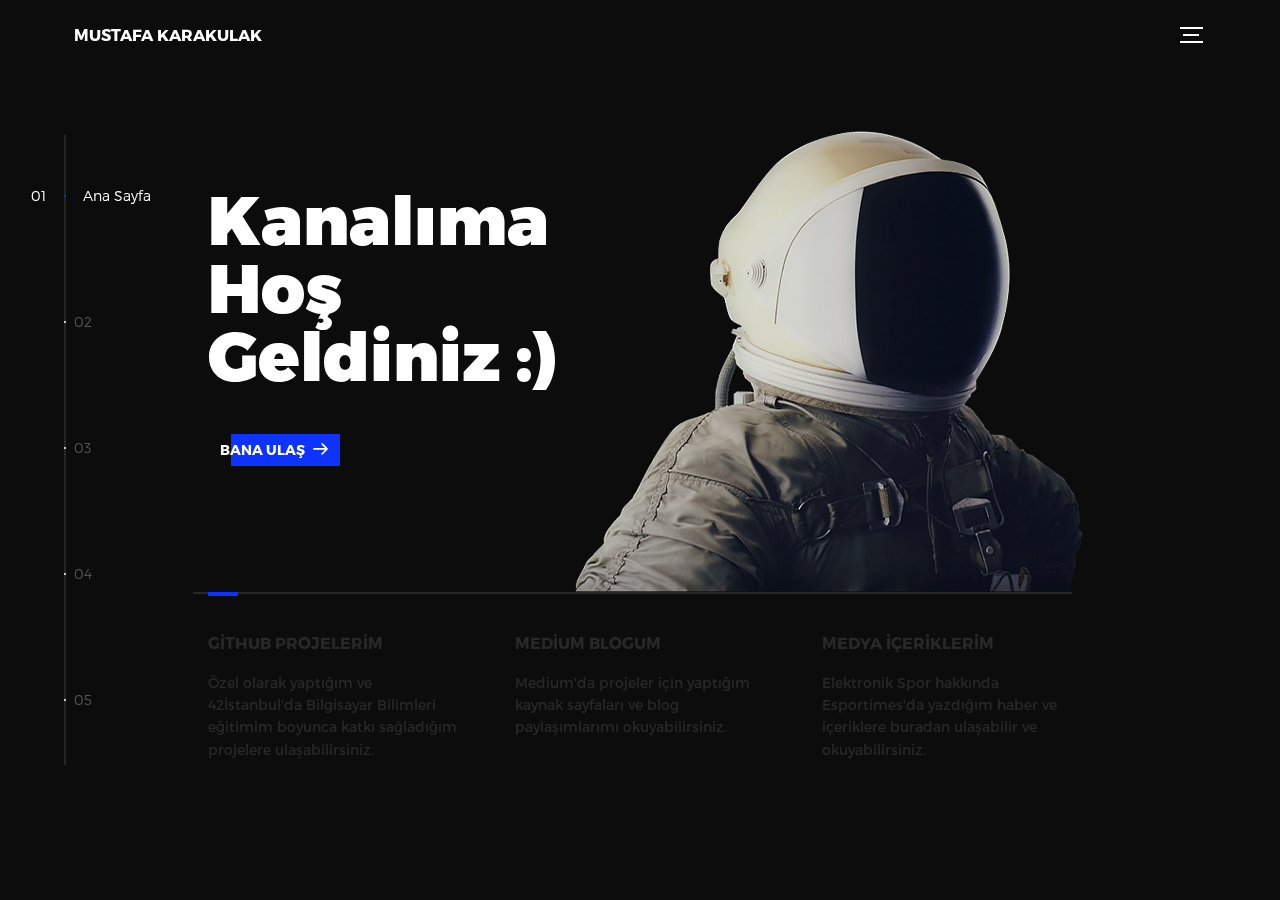
==== index.html @ bb2b6054 "v.1" ====
<!DOCTYPE html>
<html lang="tr">
<head>
  <title>Mustafa Karakulak</title>
  <meta charset="utf-8">
  <meta name="viewport" content="width=device-width, initial-scale=1">
  <meta http-equiv="X-UA-Compatible" content="IE=edge">
  <meta name="description" content="HTML5 website template">
  <meta name="keywords" content="global, template, html, sass, jquery">
  <meta name="author" content="Bucky Maler">
  <link rel="stylesheet" href="assets/css/main.css">
</head>
<body>

<!-- notification for small viewports and landscape oriented smartphones -->
<div class="device-notification">
  <a class="device-notification--logo" href="#0">
    <img src="assets/img/logo.png" alt="Global">
    <p>Mustafa Karakulak</p>
  </a>
  <p class="device-notification--message">Mustafa Karakulak tarafından yapılmış portfolyo web sitesi.</p>
</div>

<div class="perspective effect-rotate-left">
  <div class="container"><div class="outer-nav--return"></div>
    <div id="viewport" class="l-viewport">
      <div class="l-wrapper">
        <header class="header">
          <a class="header--logo" href="#0">
            <p>Mustafa Karakulak</p>
          </a>
          <button class="header--cta cta">BANA ULAŞ</button>
          <div class="header--nav-toggle">
            <span></span>
          </div>
        </header>
        <nav class="l-side-nav">
          <ul class="side-nav">
            <li class="is-active"><span>Ana Sayfa</span></li>
            <li><span>Portfolyom</span></li>
            <li><span>Hakkımda</span></li>
            <li><span>İletişim</span></li>
            <li><span>Bana Ulaş</span></li>
          </ul>
        </nav>
        <ul class="l-main-content main-content">
          <li class="l-section section section--is-active">
            <div class="intro">
              <div class="intro--banner">
                <h1>Kanalıma<br>Hoş<br>Geldiniz :)</h1>
                <button class="cta"> Bana Ulaş
                  <svg version="1.1" id="Layer_1" xmlns="http://www.w3.org/2000/svg" xmlns:xlink="http://www.w3.org/1999/xlink" x="0px" y="0px" viewBox="0 0 150 118" style="enable-background:new 0 0 150 118;" xml:space="preserve">
                  <g transform="translate(0.000000,118.000000) scale(0.100000,-0.100000)">
                    <path d="M870,1167c-34-17-55-57-46-90c3-15,81-100,194-211l187-185l-565-1c-431,0-571-3-590-13c-55-28-64-94-18-137c21-20,33-20,597-20h575l-192-193C800,103,794,94,849,39c20-20,39-29,61-29c28,0,63,30,298,262c147,144,272,271,279,282c30,51,23,60-219,304C947,1180,926,1196,870,1167z"/>
                  </g>
                  </svg>
                  <span class="btn-background"></span>
                </button>
                <img src="assets/img/introduction-visual.png" alt="Welcome">
              </div>
              <div class="intro--options">
                <a href="https://github.com/mustafakarakulak">
                  <h3>GitHub Projelerim</h3>
                  <p>Özel olarak yaptığım ve 42İstanbul'da Bilgisayar Bilimleri eğitimim boyunca katkı sağladığım projelere ulaşabilirsiniz.</p>
                </a>
                <a href="https://medium.com/@mustafablackear">
                  <h3>Medium Blogum</h3>
                  <p>Medium'da projeler için yaptığım kaynak sayfaları ve blog paylaşımlarımı okuyabilirsiniz.</p>
                </a>
                <a href="https://esportimes.com/tr/author/mustafakarakulak/">
                  <h3>Medya İçeriklerim</h3>
                  <p>Elektronik Spor hakkında Esportimes'da yazdığım haber ve içeriklere buradan ulaşabilir ve okuyabilirsiniz.</p>
                </a>
              </div>
            </div>
          </li>
          <li class="l-section section">
            <div class="work">
              <h2>Portfolyom</h2>
              <div class="work--lockup">
                <ul class="slider">
                  <li class="slider--item slider--item-left">
                    <a href="#0">
                      <div class="slider--item-image">
                        <img src="assets/img/work-victory.jpg" alt="Victory">
                      </div>
                      <p class="slider--item-title">KMBB Gençlik Meclisi</p>
                      <p class="slider--item-description">Lorem ipsum dolor sit amet, consectetur adipisicing elit sed do.</p>
                    </a>
                  </li>
                  <li class="slider--item slider--item-center">
                    <a href="#0">
                      <div class="slider--item-image">
                        <img src="assets/img/work-metiew-smith.jpg" alt="Metiew and Smith">
                      </div>
                      <p class="slider--item-title">Esportimes</p>
                      <p class="slider--item-description">Lorem ipsum dolor sit amet, consectetur adipisicing elit sed do.</p>
                    </a>
                  </li>
                  <li class="slider--item slider--item-right">
                    <a href="#0">
                      <div class="slider--item-image">
                        <img src="assets/img/work-alex-nowak.jpg" alt="Alex Nowak">
                      </div>
                      <p class="slider--item-title">Ednad Shop</p>
                      <p class="slider--item-description">Lorem ipsum dolor sit amet, consectetur adipisicing elit sed do.</p>
                    </a>
                  </li>
                </ul>
                <div class="slider--prev">
                  <svg version="1.1" id="Layer_1" xmlns="http://www.w3.org/2000/svg" xmlns:xlink="http://www.w3.org/1999/xlink" x="0px" y="0px"
                  viewBox="0 0 150 118" style="enable-background:new 0 0 150 118;" xml:space="preserve">
                  <g transform="translate(0.000000,118.000000) scale(0.100000,-0.100000)">
                    <path d="M561,1169C525,1155,10,640,3,612c-3-13,1-36,8-52c8-15,134-145,281-289C527,41,562,10,590,10c22,0,41,9,61,29
                    c55,55,49,64-163,278L296,510h575c564,0,576,0,597,20c46,43,37,109-18,137c-19,10-159,13-590,13l-565,1l182,180
                    c101,99,187,188,193,199c16,30,12,57-12,84C631,1174,595,1183,561,1169z"/>
                  </g>
                  </svg>
                </div>
                <div class="slider--next">
                  <svg version="1.1" id="Layer_1" xmlns="http://www.w3.org/2000/svg" xmlns:xlink="http://www.w3.org/1999/xlink" x="0px" y="0px" viewBox="0 0 150 118" style="enable-background:new 0 0 150 118;" xml:space="preserve">
                  <g transform="translate(0.000000,118.000000) scale(0.100000,-0.100000)">
                    <path d="M870,1167c-34-17-55-57-46-90c3-15,81-100,194-211l187-185l-565-1c-431,0-571-3-590-13c-55-28-64-94-18-137c21-20,33-20,597-20h575l-192-193C800,103,794,94,849,39c20-20,39-29,61-29c28,0,63,30,298,262c147,144,272,271,279,282c30,51,23,60-219,304C947,1180,926,1196,870,1167z"/>
                  </g>
                  </svg>
                </div>
              </div>
            </div>
          </li>
          <li class="l-section section">
            <div class="about">
              <div class="about--banner">
				<h2>We<br>believe in<br>passionate<br>people</h2>
                <a href="#0">Career
                  <span>
                    <svg version="1.1" id="Layer_1" xmlns="http://www.w3.org/2000/svg" xmlns:xlink="http://www.w3.org/1999/xlink" x="0px" y="0px" viewBox="0 0 150 118" style="enable-background:new 0 0 150 118;" xml:space="preserve">
                    <g transform="translate(0.000000,118.000000) scale(0.100000,-0.100000)">
                      <path d="M870,1167c-34-17-55-57-46-90c3-15,81-100,194-211l187-185l-565-1c-431,0-571-3-590-13c-55-28-64-94-18-137c21-20,33-20,597-20h575l-192-193C800,103,794,94,849,39c20-20,39-29,61-29c28,0,63,30,298,262c147,144,272,271,279,282c30,51,23,60-219,304C947,1180,926,1196,870,1167z"/>
                    </g>
                    </svg>
                  </span>
                </a>
                <img src="assets/img/about-visual.png" alt="About Us">
              </div>
              <div class="about--options">
                <a href="#0">
                  <h3>Winners</h3>
                </a>
                <a href="#0">
                  <h3>Philosophy</h3>
                </a>
                <a href="#0">
                  <h3>History</h3>
                </a>
              </div>
            </div>
          </li>
          <li class="l-section section">
            <div class="contact">
              <div class="contact--lockup">
                <div class="modal">
                  <div class="modal--information">
                    <a href="https://goo.gl/maps/gfcTApJDckgSFHc6A">Ayazağa Mah. Cendere Cad. 2B Blok Kat:3 Ayazağa/İstanbul</a>
                    <a href="mailto:mustafakarakulakl@protonmail.com">mustafakarakulak@protonmail.com</a>
                    <a href="tel:+905454965743">+90 545 396 5743</a>
                  </div>
                  <ul class="modal--options">
                    <li><a href="https://www.linkedin.com/in/mustafakarakulak/">LiknedIn</a></li>
                    <li><a href="heeps://www.twitter.com/mamiblackear">Twitter</a></li>
                    <li><a href="mailto:mustafakarakulak@protonmail.com">Contact Us</a></li>
                  </ul>
                </div>
              </div>
            </div>
          </li>
          <li class="l-section section">
            <div class="hire">
              <h2>Konu Nedir?</h2>
              <!-- checkout formspree.io for easy form setup -->
              <form class="work-request">
                <div class="work-request--options">
                  <span class="options-a">
                    <input id="opt-1" type="checkbox" value="app design">
                    <label for="opt-1">
                      <svg version="1.1" id="Layer_1" xmlns="http://www.w3.org/2000/svg" xmlns:xlink="http://www.w3.org/1999/xlink" x="0px" y="0px"
                      viewBox="0 0 150 111" style="enable-background:new 0 0 150 111;" xml:space="preserve">
                      <g transform="translate(0.000000,111.000000) scale(0.100000,-0.100000)">
                        <path d="M950,705L555,310L360,505C253,612,160,700,155,700c-6,0-44-34-85-75l-75-75l278-278L550-5l475,475c261,261,475,480,475,485c0,13-132,145-145,145C1349,1100,1167,922,950,705z"/>
                      </g>
                      </svg>
                      Mobil Tasarım
                    </label>
                    <input id="opt-2" type="checkbox" value="graphic design">
                    <label for="opt-2">
                      <svg version="1.1" id="Layer_1" xmlns="http://www.w3.org/2000/svg" xmlns:xlink="http://www.w3.org/1999/xlink" x="0px" y="0px"
                      viewBox="0 0 150 111" style="enable-background:new 0 0 150 111;" xml:space="preserve">
                      <g transform="translate(0.000000,111.000000) scale(0.100000,-0.100000)">
                        <path d="M950,705L555,310L360,505C253,612,160,700,155,700c-6,0-44-34-85-75l-75-75l278-278L550-5l475,475c261,261,475,480,475,485c0,13-132,145-145,145C1349,1100,1167,922,950,705z"/>
                      </g>
                      </svg>
                      Grafik Tasarım
                    </label>
                    <input id="opt-3" type="checkbox" value="motion design">
                    <label for="opt-3">
                      <svg version="1.1" id="Layer_1" xmlns="http://www.w3.org/2000/svg" xmlns:xlink="http://www.w3.org/1999/xlink" x="0px" y="0px"
                      viewBox="0 0 150 111" style="enable-background:new 0 0 150 111;" xml:space="preserve">
                      <g transform="translate(0.000000,111.000000) scale(0.100000,-0.100000)">
                        <path d="M950,705L555,310L360,505C253,612,160,700,155,700c-6,0-44-34-85-75l-75-75l278-278L550-5l475,475c261,261,475,480,475,485c0,13-132,145-145,145C1349,1100,1167,922,950,705z"/>
                      </g>
                      </svg>
                      E-Ticaret
                    </label>
                  </span>
                  <span class="options-b">
                    <input id="opt-4" type="checkbox" value="ux design">
                    <label for="opt-4">
                      <svg version="1.1" id="Layer_1" xmlns="http://www.w3.org/2000/svg" xmlns:xlink="http://www.w3.org/1999/xlink" x="0px" y="0px"
                      viewBox="0 0 150 111" style="enable-background:new 0 0 150 111;" xml:space="preserve">
                      <g transform="translate(0.000000,111.000000) scale(0.100000,-0.100000)">
                        <path d="M950,705L555,310L360,505C253,612,160,700,155,700c-6,0-44-34-85-75l-75-75l278-278L550-5l475,475c261,261,475,480,475,485c0,13-132,145-145,145C1349,1100,1167,922,950,705z"/>
                      </g>
                      </svg>
                      UX Tasarım
                    </label>
                    <input id="opt-5" type="checkbox" value="webdesign">
                    <label for="opt-5">
                      <svg version="1.1" id="Layer_1" xmlns="http://www.w3.org/2000/svg" xmlns:xlink="http://www.w3.org/1999/xlink" x="0px" y="0px"
                      viewBox="0 0 150 111" style="enable-background:new 0 0 150 111;" xml:space="preserve">
                      <g transform="translate(0.000000,111.000000) scale(0.100000,-0.100000)">
                        <path d="M950,705L555,310L360,505C253,612,160,700,155,700c-6,0-44-34-85-75l-75-75l278-278L550-5l475,475c261,261,475,480,475,485c0,13-132,145-145,145C1349,1100,1167,922,950,705z"/>
                      </g>
                      </svg>
                      Website Tasarımı
                    </label>
                    <input id="opt-6" type="checkbox" value="marketing">
                    <label for="opt-6">
                      <svg version="1.1" id="Layer_1" xmlns="http://www.w3.org/2000/svg" xmlns:xlink="http://www.w3.org/1999/xlink" x="0px" y="0px"
                      viewBox="0 0 150 111" style="enable-background:new 0 0 150 111;" xml:space="preserve">
                      <g transform="translate(0.000000,111.000000) scale(0.100000,-0.100000)">
                        <path d="M950,705L555,310L360,505C253,612,160,700,155,700c-6,0-44-34-85-75l-75-75l278-278L550-5l475,475c261,261,475,480,475,485c0,13-132,145-145,145C1349,1100,1167,922,950,705z"/>
                      </g>
                      </svg>
                      Dijital Pazarlama
                    </label>
                  </span>
                </div>
                <div class="work-request--information">
                  <div class="information-name">
                    <input id="name" type="text" spellcheck="false">
                    <label for="name">Ad Soyad</label>
                  </div>
                  <div class="information-email">
                    <input id="email" type="email" spellcheck="false">
                    <label for="email">E-mail</label>
                  </div>
				<div class="information-phone">
					<input id="phone" type="phone" spellcheck="false">
					<label for="phone">Telefon</label>
				</div>
                <input type="submit" value="Gönder">
				</div>
              </form>
            </div>
          </li>
        </ul>
      </div>
    </div>
  </div>
  <ul class="outer-nav">
    <li class="is-active">Ana Sayfa</li>
    <li>Portfolyom</li>
    <li>Hakkımda</li>
    <li>İletişim</li>
    <li>Bana Ulaş</li>
  </ul>
</div>
<script src="https://ajax.googleapis.com/ajax/libs/jquery/2.2.4/jquery.min.js"></script>
<script>window.jQuery || document.write('<script src="assets/js/vendor/jquery-2.2.4.min.js"><\/script>')</script>
<script src="assets/js/functions-min.js"></script>
</body>
</html>
---- assets/css/main.css ----
@font-face {
	font-family: 'Montserrat';
	src: url("fonts/Montserrat-Black.eot");
	src: local("☺"), url("fonts/Montserrat-Black.woff") format("woff"), url("fonts/Montserrat-Black.ttf") format("truetype"), url("fonts/Montserrat-Black.svg") format("svg");
	font-weight: 900;
	font-style: normal
}

@font-face {
	font-family: 'Montserrat';
	src: url("fonts/Montserrat-Bold.eot");
	src: local("☺"), url("fonts/Montserrat-Bold.woff") format("woff"), url("fonts/Montserrat-Bold.ttf") format("truetype"), url("fonts/Montserrat-Bold.svg") format("svg");
	font-weight: 700;
	font-style: normal
}

@font-face {
	font-family: 'Montserrat';
	src: url("fonts/Montserrat-Regular.eot");
	src: local("☺"), url("fonts/Montserrat-Regular.woff") format("woff"), url("fonts/Montserrat-Regular.ttf") format("truetype"), url("fonts/Montserrat-Regular.svg") format("svg");
	font-weight: 400;
	font-style: normal
}

@font-face {
	font-family: 'Montserrat';
	src: url("fonts/Montserrat-Light.eot");
	src: local("☺"), url("fonts/Montserrat-Light.woff") format("woff"), url("fonts/Montserrat-Light.ttf") format("truetype"), url("fonts/Montserrat-Light.svg") format("svg");
	font-weight: 300;
	font-style: normal
}

/*! webdesign.css v1.0.1 | MIT License | github.com/mustafakarakulak */
html {
	font-family: sans-serif;
	-ms-text-size-adjust: 100%;
	-webkit-text-size-adjust: 100%
}

body {
	margin: 0
}

article,
aside,
details,
figcaption,
figure,
footer,
header,
hgroup,
main,
menu,
nav,
section,
summary {
	display: block
}

audio,
canvas,
progress,
video {
	display: inline-block;
	vertical-align: baseline
}

audio:not([controls]) {
	display: none;
	height: 0
}

[hidden],
template {
	display: none
}

a {
	background-color: transparent
}

a:active,
a:hover {
	outline: 0
}

abbr[title] {
	border-bottom: 1px dotted
}

b,
strong {
	font-weight: bold
}

dfn {
	font-style: italic
}

h1 {
	font-size: 2em;
	margin: 0.67em 0
}

mark {
	background: #ff0;
	color: #000
}

small {
	font-size: 80%
}

sub,
sup {
	font-size: 75%;
	line-height: 0;
	position: relative;
	vertical-align: baseline
}

sup {
	top: -0.5em
}

sub {
	bottom: -0.25em
}

img {
	border: 0
}

svg:not(:root) {
	overflow: hidden
}

figure {
	margin: 1em 40px
}

hr {
	box-sizing: content-box;
	height: 0
}

pre {
	overflow: auto
}

code,
kbd,
pre,
samp {
	font-family: monospace, monospace;
	font-size: 1em
}

button,
input,
optgroup,
select,
textarea {
	color: inherit;
	font: inherit;
	margin: 0
}

button {
	overflow: visible
}

button,
select {
	text-transform: none
}

button,
html input[type="button"],
input[type="reset"],
input[type="submit"] {
	-webkit-appearance: button;
	cursor: pointer
}

button[disabled],
html input[disabled] {
	cursor: default
}

button::-moz-focus-inner,
input::-moz-focus-inner {
	border: 0;
	padding: 0
}

input {
	line-height: normal
}

input[type="checkbox"],
input[type="radio"] {
	box-sizing: border-box;
	padding: 0
}

input[type="number"]::-webkit-inner-spin-button,
input[type="number"]::-webkit-outer-spin-button {
	height: auto
}

input[type="search"] {
	-webkit-appearance: textfield;
	box-sizing: content-box
}

input[type="search"]::-webkit-search-cancel-button,
input[type="search"]::-webkit-search-decoration {
	-webkit-appearance: none
}

fieldset {
	border: 1px solid #c0c0c0;
	margin: 0 2px;
	padding: 0.35em 0.625em 0.75em
}

legend {
	border: 0;
	padding: 0
}

textarea {
	overflow: auto
}

optgroup {
	font-weight: bold
}

table {
	border-collapse: collapse;
	border-spacing: 0
}

td,
th {
	padding: 0
}

::-moz-selection {
	background: #FFF498
}

::selection {
	background: #FFF498
}

::-moz-selection {
	background: #FFF498
}

img::-moz-selection {
	background: transparent
}

img::selection {
	background: transparent
}

img::-moz-selection {
	background: transparent
}

body {
	-webkit-tap-highlight-color: #FFF498
}

body {
	background-color: #0c0c0c;
	font-size: 14px;
	line-height: 1.6;
	font-family: "Montserrat", sans-serif;
	color: #fff;
	-webkit-font-smoothing: antialiased;
	-webkit-text-size-adjust: 100%
}

.l-viewport {
	position: relative;
	width: 100%;
	height: 100vh;
	box-shadow: 0 0 45px 5px rgba(0, 0, 0, 0.85);
	overflow: hidden
}

.l-wrapper {
	position: relative;
	width: 1440px;
	max-width: 90%;
	height: 100%;
	margin: 0 auto
}

.l-side-nav {
	position: absolute;
	left: 0;
	display: -webkit-box;
	display: -webkit-flex;
	display: -ms-flexbox;
	display: flex;
	height: 100%;
	-webkit-box-align: center;
	-webkit-align-items: center;
	-ms-flex-align: center;
	align-items: center
}

.l-side-nav::before {
	content: "";
	position: absolute;
	top: 50%;
	left: 0;
	-webkit-transform: translateY(-50%);
	transform: translateY(-50%);
	width: 2px;
	height: 70%;
	max-height: 750px;
	background-color: #555;
	opacity: .35;
	z-index: 10
}

@media (max-width: 1180px) {
	.l-side-nav {
		display: none
	}
}

.l-main-content {
	position: relative;
	width: 100%;
	height: 100%;
	margin: 0;
	padding: 0;
	list-style: none
}

.l-section {
	position: absolute;
	width: 100%;
	height: 100%
}

.device-notification {
	display: none;
	position: fixed;
	top: 0;
	left: 0;
	width: 100%;
	height: 100%;
	-webkit-box-orient: vertical;
	-webkit-box-direction: normal;
	-webkit-flex-direction: column;
	-ms-flex-direction: column;
	flex-direction: column;
	-webkit-box-align: center;
	-webkit-align-items: center;
	-ms-flex-align: center;
	-ms-grid-row-align: center;
	align-items: center;
	-webkit-box-pack: center;
	-webkit-justify-content: center;
	-ms-flex-pack: center;
	justify-content: center;
	background-color: #0c0c0c;
	z-index: 12
}

.device-notification--logo {
	display: -webkit-box;
	display: -webkit-flex;
	display: -ms-flexbox;
	display: flex;
	-webkit-box-align: center;
	-webkit-align-items: center;
	-ms-flex-align: center;
	align-items: center;
	text-decoration: none;
	color: #fff
}

.device-notification--logo p {
	margin: 0 0 0 10px;
	font-size: 16px;
	font-weight: 700;
	text-transform: uppercase
}

.device-notification--message {
	width: 70%;
	margin: 30px 0 0 0;
	font-weight: 700;
	text-align: center
}

@media (max-width: 767px) and (min-width: 601px) and (max-height: 680px) {
	.device-notification {
		display: -webkit-box;
		display: -webkit-flex;
		display: -ms-flexbox;
		display: flex
	}
}

@media (max-width: 600px) and (min-width: 480px) and (max-height: 580px) {
	.device-notification {
		display: -webkit-box;
		display: -webkit-flex;
		display: -ms-flexbox;
		display: flex
	}
}

@media (max-width: 736px) and (min-width: 360px) and (orientation: landscape) {
	.device-notification {
		display: -webkit-box;
		display: -webkit-flex;
		display: -ms-flexbox;
		display: flex
	}
}

@media(max-width: 359px) {
	.device-notification {
		display: -webkit-box;
		display: -webkit-flex;
		display: -ms-flexbox;
		display: flex
	}
}

.section {
	opacity: 0;
	visibility: hidden;
	-webkit-transition: opacity .4s ease-in-out, visibility 0s .4s;
	transition: opacity .4s ease-in-out, visibility 0s .4s
}

.section--is-active {
	opacity: 1;
	visibility: visible;
	z-index: 1;
	-webkit-transition: opacity .4s ease-in-out .4s;
	transition: opacity .4s ease-in-out .4s
}

.section--next {
	-webkit-transform: translateY(-45px);
	transform: translateY(-45px);
	-webkit-transition: -webkit-transform .4s ease-in-out;
	transition: -webkit-transform .4s ease-in-out;
	transition: transform .4s ease-in-out;
	transition: transform .4s ease-in-out, -webkit-transform .4s ease-in-out
}

.section--prev {
	-webkit-transform: translateY(45px);
	transform: translateY(45px);
	-webkit-transition: -webkit-transform .4s ease-in-out;
	transition: -webkit-transform .4s ease-in-out;
	transition: transform .4s ease-in-out;
	transition: transform .4s ease-in-out, -webkit-transform .4s ease-in-out
}

.header {
	position: absolute;
	top: 0;
	left: 0;
	display: -webkit-box;
	display: -webkit-flex;
	display: -ms-flexbox;
	display: flex;
	width: 100%;
	height: 70px;
	-webkit-box-align: center;
	-webkit-align-items: center;
	-ms-flex-align: center;
	align-items: center;
	-webkit-box-pack: justify;
	-webkit-justify-content: space-between;
	-ms-flex-pack: justify;
	justify-content: space-between;
	z-index: 10
}

.header--logo {
	display: -webkit-box;
	display: -webkit-flex;
	display: -ms-flexbox;
	display: flex;
	-webkit-box-align: center;
	-webkit-align-items: center;
	-ms-flex-align: center;
	align-items: center;
	text-decoration: none;
	color: #fff
}

.header--logo p {
	margin: 0 0 0 10px;
	font-size: 16px;
	font-weight: 700;
	text-transform: uppercase
}

.header--nav-toggle {
	display: -webkit-box;
	display: -webkit-flex;
	display: -ms-flexbox;
	display: flex;
	width: 50px;
	height: 50px;
	-webkit-box-orient: vertical;
	-webkit-box-direction: normal;
	-webkit-flex-direction: column;
	-ms-flex-direction: column;
	flex-direction: column;
	-webkit-box-align: center;
	-webkit-align-items: center;
	-ms-flex-align: center;
	align-items: center;
	-webkit-box-pack: center;
	-webkit-justify-content: center;
	-ms-flex-pack: center;
	justify-content: center;
	cursor: pointer
}

.header--nav-toggle span,
.header--nav-toggle::before,
.header--nav-toggle::after {
	content: "";
	position: relative;
	width: 16px;
	height: 2px;
	background-color: #fff
}

.header--nav-toggle::before {
	bottom: 5px;
	width: 23px
}

.header--nav-toggle::after {
	top: 5px;
	width: 23px
}

.header--cta {
	position: absolute;
	top: 50%;
	left: 50%;
	-webkit-transform: translate(-50%, -50%);
	transform: translate(-50%, -50%);
	padding: 0 20px;
	line-height: 30px;
	text-decoration: none;
	color: #fff;
	font-weight: 700;
	text-transform: uppercase;
	background-color: #0f33ff;
	border: none;
	opacity: 0;
	visibility: hidden;
	-webkit-transition: opacity .4s ease-in-out, visibility 0s .4s;
	transition: opacity .4s ease-in-out, visibility 0s .4s
}

.header--cta:focus {
	outline: none
}

.header--cta.is-active {
	opacity: 1;
	visibility: visible;
	-webkit-transition: opacity .4s ease-in-out .4s;
	transition: opacity .4s ease-in-out .4s
}

@media (max-width: 767px) {
	.header--cta {
		display: none
	}
}

.side-nav {
	position: relative;
	display: -webkit-box;
	display: -webkit-flex;
	display: -ms-flexbox;
	display: flex;
	width: 100px;
	height: 70%;
	max-height: 750px;
	-webkit-box-orient: vertical;
	-webkit-box-direction: normal;
	-webkit-flex-direction: column;
	-ms-flex-direction: column;
	flex-direction: column;
	-webkit-justify-content: space-around;
	-ms-flex-pack: distribute;
	justify-content: space-around;
	margin: 0;
	padding: 0;
	list-style-position: inside;
	z-index: 10
}

.side-nav>li {
	position: relative;
	top: -5px;
	color: #fff;
	font-size: 6px;
	cursor: pointer
}

.side-nav>li span {
	position: relative;
	top: 3px;
	left: 10px;
	color: #fff;
	font-size: 14px;
	font-weight: 300;
	opacity: 0;
	visibility: hidden
}

.side-nav>li::before {
	position: absolute;
	top: 3px;
	left: 10px;
	color: #555;
	font-size: 14px;
	font-weight: 300
}

.side-nav li:nth-child(1)::before {
	content: "01"
}

.side-nav li:nth-child(2)::before {
	content: "02"
}

.side-nav li:nth-child(3)::before {
	content: "03"
}

.side-nav li:nth-child(4)::before {
	content: "04"
}

.side-nav li:nth-child(5)::before {
	content: "05"
}

.side-nav li.is-active {
	color: #0f33ff;
	-webkit-transition: color .4s ease-in-out;
	transition: color .4s ease-in-out
}

.side-nav li.is-active span {
	opacity: 1;
	visibility: visible;
	-webkit-transition: opacity .4s ease-in-out;
	transition: opacity .4s ease-in-out
}

.side-nav li.is-active::before {
	left: -33px;
	color: #fff
}

.intro {
	position: relative;
	display: -webkit-box;
	display: -webkit-flex;
	display: -ms-flexbox;
	display: flex;
	width: 900px;
	max-width: 75%;
	height: 100%;
	-webkit-box-orient: vertical;
	-webkit-box-direction: normal;
	-webkit-flex-direction: column;
	-ms-flex-direction: column;
	flex-direction: column;
	-webkit-box-pack: center;
	-webkit-justify-content: center;
	-ms-flex-pack: center;
	justify-content: center;
	margin: 0 auto
}

@media (max-width: 1180px) {
	.intro {
		max-width: 100%
	}
}

.intro--banner {
	position: relative;
	height: 475px
}

.intro--banner::before {
	content: "";
	position: absolute;
	bottom: 20px;
	left: -15px;
	right: 0;
	height: 2px;
	background-color: #282828
}

.intro--banner::after {
	content: "";
	position: absolute;
	bottom: 18px;
	left: 0;
	width: 30px;
	height: 4px;
	background-color: #0f33ff
}

.intro--banner h1 {
	position: relative;
	font-size: 68px;
	font-weight: 900;
	line-height: 1;
	z-index: 1
}

.intro--banner button {
	position: relative;
	padding: 5px 17px 5px 12px;
	font-weight: 700;
	text-transform: uppercase;
	background-color: transparent;
	border: none
}

.intro--banner button .btn-background {
	position: absolute;
	top: 0;
	left: 23px;
	right: 0;
	height: 100%;
	background-color: #0f33ff;
	z-index: -1;
	-webkit-transition: left .2s ease-in-out;
	transition: left .2s ease-in-out
}

.intro--banner button:hover .btn-background {
	left: 0
}

.intro--banner button:focus {
	outline: none
}

.intro--banner button svg {
	position: relative;
	left: 5px;
	width: 15px;
	fill: #fff
}

.intro--banner img {
	position: absolute;
	bottom: 21px;
	right: -12px
}

.intro--options {
	display: -webkit-box;
	display: -webkit-flex;
	display: -ms-flexbox;
	display: flex;
	-webkit-box-pack: justify;
	-webkit-justify-content: space-between;
	-ms-flex-pack: justify;
	justify-content: space-between;
	margin: 0;
	padding: 0;
	list-style: none
}

.intro--options>a {
	max-width: 250px;
	text-decoration: none;
	color: #282828;
	-webkit-transition: color .2s ease-in-out;
	transition: color .2s ease-in-out
}

.intro--options>a:hover {
	color: #fff
}

.intro--options h3 {
	font-size: 16px;
	text-transform: uppercase
}

.intro--options p {
	margin-bottom: 0
}

@media (max-width: 900px) {
	.intro--banner {
		height: 380px
	}

	.intro--banner h1 {
		font-size: 55px
	}

	.intro--banner img {
		width: 430px
	}

	.intro--options>a {
		margin-right: 30px
	}

	.intro--options>a:last-child {
		margin-right: 0
	}
}

@media (max-width: 767px) {
	.intro--banner {
		height: 305px
	}

	.intro--banner h1 {
		font-size: 44px
	}

	.intro--banner img {
		width: 330px
	}

	.intro--options {
		display: block
	}

	.intro--options>a {
		display: block;
		max-width: 100%;
		margin: 0 0 30px 0
	}

	.intro--options>a:last-child {
		margin-bottom: 0
	}
}

@media (max-width: 600px) {
	.intro--banner {
		height: 360px
	}

	.intro--banner h1 {
		font-size: 55px
	}

	.intro--banner img {
		display: none
	}
}

@media (max-width: 600px) and (max-height: 750px) {
	.intro--banner {
		height: auto
	}

	.intro--banner::before,
	.intro--banner::after {
		display: none
	}

	.intro--banner h1 {
		margin-top: 0
	}

	.intro--options {
		display: none
	}
}

.work {
	position: relative;
	display: -webkit-box;
	display: -webkit-flex;
	display: -ms-flexbox;
	display: flex;
	width: 960px;
	max-width: 80%;
	height: 100%;
	-webkit-box-orient: vertical;
	-webkit-box-direction: normal;
	-webkit-flex-direction: column;
	-ms-flex-direction: column;
	flex-direction: column;
	-webkit-box-pack: center;
	-webkit-justify-content: center;
	-ms-flex-pack: center;
	justify-content: center;
	margin: 0 auto
}

@media (max-width: 1180px) {
	.work {
		max-width: 100%
	}
}

.work h2 {
	margin: 0 0 20px 0;
	font-size: 30px;
	text-align: center
}

.work--lockup {
	position: relative
}

.work--lockup .slider {
	position: relative;
	display: -webkit-box;
	display: -webkit-flex;
	display: -ms-flexbox;
	display: flex;
	width: 80%;
	margin: 0 auto;
	padding: 0;
	list-style: none
}

.work--lockup .slider--item {
	position: absolute;
	display: none;
	text-align: center
}

.work--lockup .slider--item a {
	text-decoration: none;
	color: #858585
}

.work--lockup .slider--item-title {
	margin-top: 10px;
	font-size: 12px;
	font-weight: 700;
	text-transform: uppercase
}

.work--lockup .slider--item-description {
	display: none;
	max-width: 250px;
	margin: 0 auto
}

.work--lockup .slider--item-image {
	width: 150px;
	height: 150px;
	margin: 0 auto;
	border-radius: 50%;
	overflow: hidden
}

.work--lockup .slider--item-image img {
	width: 100%
}

.work--lockup .slider--item-left {
	top: 50%;
	left: 0;
	-webkit-transform: translateY(-50%);
	transform: translateY(-50%);
	display: block
}

.work--lockup .slider--item-right {
	top: 50%;
	right: 0;
	-webkit-transform: translateY(-50%);
	transform: translateY(-50%);
	display: block
}

.work--lockup .slider--item-center {
	position: relative;
	top: 30px;
	left: 50%;
	-webkit-transform: translateX(-50%);
	transform: translateX(-50%);
	display: block
}

.work--lockup .slider--item-center a {
	color: #fff
}

.work--lockup .slider--item-center .slider--item-title {
	margin-top: 25px;
	font-size: 16px
}

.work--lockup .slider--item-center .slider--item-description {
	display: block
}

.work--lockup .slider--item-center .slider--item-image {
	width: 300px;
	height: 300px
}

.work--lockup .slider--next,
.work--lockup .slider--prev {
	position: absolute;
	top: 160px;
	display: -webkit-box;
	display: -webkit-flex;
	display: -ms-flexbox;
	display: flex;
	width: 50px;
	height: 50px;
	-webkit-box-align: center;
	-webkit-align-items: center;
	-ms-flex-align: center;
	align-items: center;
	-webkit-box-pack: center;
	-webkit-justify-content: center;
	-ms-flex-pack: center;
	justify-content: center;
	background-color: #282828;
	border-radius: 50%;
	cursor: pointer
}

.work--lockup .slider--next svg,
.work--lockup .slider--prev svg {
	width: 20px;
	fill: #fff
}

.work--lockup .slider--next {
	right: 0
}

.work--lockup .slider--prev {
	left: 0
}

@media (max-width: 900px) {
	.work--lockup .slider--item-image {
		width: 120px;
		height: 120px
	}

	.work--lockup .slider--item-center .slider--item-image {
		width: 240px;
		height: 240px
	}

	.work--lockup .slider--next,
	.work--lockup .slider--prev {
		top: 130px
	}
}

@media (max-width: 767px) {
	.work--lockup .slider {
		width: 75%
	}

	.work--lockup .slider--item-image {
		width: 90px;
		height: 90px
	}

	.work--lockup .slider--item-center .slider--item-image {
		width: 190px;
		height: 190px
	}

	.work--lockup .slider--next,
	.work--lockup .slider--prev {
		top: 105px
	}
}

@media (max-width: 600px) {
	.work--lockup .slider {
		width: auto
	}

	.work--lockup .slider--item-left,
	.work--lockup .slider--item-right {
		display: none
	}
}

.about {
	position: relative;
	display: -webkit-box;
	display: -webkit-flex;
	display: -ms-flexbox;
	display: flex;
	width: 900px;
	max-width: 75%;
	height: 100%;
	-webkit-box-orient: vertical;
	-webkit-box-direction: normal;
	-webkit-flex-direction: column;
	-ms-flex-direction: column;
	flex-direction: column;
	-webkit-box-pack: center;
	-webkit-justify-content: center;
	-ms-flex-pack: center;
	justify-content: center;
	margin: 0 auto
}

@media (max-width: 1180px) {
	.about {
		max-width: 100%
	}
}

.about--banner {
	position: relative;
	height: 475px
}

.about--banner::before {
	content: "";
	position: absolute;
	top: 20px;
	left: 200px;
	-webkit-transform: rotate(-25deg);
	transform: rotate(-25deg);
	border: 5px solid #0f33ff;
	border-right-color: transparent;
	border-bottom-color: transparent
}

.about--banner::after {
	content: "";
	position: absolute;
	top: 75px;
	left: 400px;
	-webkit-transform: rotate(45deg);
	transform: rotate(45deg);
	width: 10px;
	height: 10px;
	background-color: #0f33ff
}

.about--banner h2 {
	position: relative;
	margin-top: 35px;
	font-size: 68px;
	font-weight: 900;
	line-height: 1;
	z-index: 1
}

.about--banner h2::before {
	content: "";
	position: absolute;
	top: 60px;
	left: 268px;
	width: 30px;
	height: 30px;
	background-color: #0f33ff;
	border-radius: 50%
}

.about--banner h2::after {
	content: "";
	position: absolute;
	top: 255px;
	left: 255px;
	width: 10px;
	height: 10px;
	background-color: #0f33ff
}

.about--banner a {
	padding: 5px 17px 5px 0;
	text-decoration: none;
	color: #fff;
	font-weight: 700;
	text-transform: uppercase;
	background-color: transparent
}

.about--banner a:hover svg {
	left: 10px
}

.about--banner a svg {
	position: relative;
	left: 5px;
	width: 15px;
	fill: #fff;
	-webkit-transition: left .2s ease-in-out;
	transition: left .2s ease-in-out
}

.about--banner img {
	position: absolute;
	bottom: -90px;
	right: -12px
}

.about--options {
	display: -webkit-box;
	display: -webkit-flex;
	display: -ms-flexbox;
	display: flex;
	max-width: 600px;
	-webkit-box-pack: justify;
	-webkit-justify-content: space-between;
	-ms-flex-pack: justify;
	justify-content: space-between;
	margin: 0;
	padding: 0;
	list-style: none
}

.about--options>a {
	position: relative;
	width: 150px;
	height: 75px;
	text-decoration: none;
	color: #fff;
	border: 10px solid #0f33ff;
	background-position: center;
	background-size: cover;
	background-repeat: no-repeat
}

.about--options>a:nth-child(1) {
	background-image: url("../img/about-winners.jpg")
}

.about--options>a:nth-child(2) {
	background-image: url("../img/about-philosophy.jpg")
}

.about--options>a:nth-child(3) {
	background-image: url("../img/about-history.jpg")
}

.about--options>a:hover h3 {
	bottom: -50px
}

.about--options h3 {
	position: absolute;
	bottom: -38px;
	left: 10px;
	font-size: 16px;
	text-transform: uppercase;
	-webkit-transition: bottom .2s ease-in-out, left .2s ease-in-out;
	transition: bottom .2s ease-in-out, left .2s ease-in-out
}

@media (max-width: 767px) {
	.about--banner {
		height: 305px
	}

	.about--banner::before {
		top: 0;
		left: 125px
	}

	.about--banner::after {
		top: 35px;
		left: 260px
	}

	.about--banner h2 {
		margin-top: 10px;
		font-size: 44px
	}

	.about--banner h2::before {
		top: 28px;
		left: 168px
	}

	.about--banner h2::after {
		top: 163px;
		left: 163px
	}

	.about--banner img {
		width: 315px
	}
}

@media (max-width: 600px) {
	.about--banner {
		height: auto
	}

	.about--banner::before {
		left: 155px
	}

	.about--banner::after {
		left: 310px
	}

	.about--banner h2 {
		margin-top: 0;
		font-size: 55px
	}

	.about--banner h2::before {
		top: 43px;
		left: 214px
	}

	.about--banner h2::after {
		top: 205px;
		left: 205px
	}

	.about--banner img {
		display: none
	}

	.about--options {
		display: none
	}
}

.contact {
	position: fixed;
	top: 0;
	left: 0;
	width: 100%;
	height: 100%;
	background-image: url("../img/contact-visual.png");
	background-position: center;
	background-size: cover;
	background-repeat: no-repeat
}

.contact--lockup {
	position: relative;
	display: -webkit-box;
	display: -webkit-flex;
	display: -ms-flexbox;
	display: flex;
	width: 900px;
	max-width: 75%;
	height: 100%;
	-webkit-box-align: center;
	-webkit-align-items: center;
	-ms-flex-align: center;
	align-items: center;
	-webkit-box-pack: end;
	-webkit-justify-content: flex-end;
	-ms-flex-pack: end;
	justify-content: flex-end;
	margin: 0 auto
}

@media (max-width: 1180px) {
	.contact--lockup {
		max-width: 90%
	}
}

@media (max-width: 767px) {
	.contact--lockup {
		-webkit-box-pack: center;
		-webkit-justify-content: center;
		-ms-flex-pack: center;
		justify-content: center
	}
}

.contact--lockup .modal {
	padding: 45px 45px;
	text-align: center;
	background-color: #0c0c0c;
	box-shadow: 0 0 30px 0 rgba(0, 0, 0, 0.75)
}

.contact--lockup .modal--information p,
.contact--lockup .modal--information a {
	display: block;
	margin: 14px 0;
	text-decoration: none;
	color: #fff;
	font-weight: 700
}

.contact--lockup .modal--information p {
	margin-top: 0
}

.contact--lockup .modal--options {
	margin: 0;
	padding: 0;
	list-style: none
}

.contact--lockup .modal--options>li {
	width: 130px;
	margin: 0 auto 25px auto
}

.contact--lockup .modal--options li:nth-child(1) {
	background-color: #1769ff
}

.contact--lockup .modal--options li:nth-child(2) {
	background-color: #ea4c89
}

.contact--lockup .modal--options li:nth-child(3) {
	margin-bottom: 0;
	background-color: #0f33ff;
	text-transform: uppercase
}

.contact--lockup .modal--options a {
	display: block;
	width: 100%;
	padding: 8px 0;
	text-decoration: none;
	color: #fff;
	font-weight: 700
}

.hire {
	position: relative;
	display: -webkit-box;
	display: -webkit-flex;
	display: -ms-flexbox;
	display: flex;
	width: 700px;
	max-width: 75%;
	height: 100%;
	-webkit-box-orient: vertical;
	-webkit-box-direction: normal;
	-webkit-flex-direction: column;
	-ms-flex-direction: column;
	flex-direction: column;
	-webkit-box-pack: center;
	-webkit-justify-content: center;
	-ms-flex-pack: center;
	justify-content: center;
	margin: 0 auto
}

@media (max-width: 1180px) {
	.hire {
		max-width: 100%
	}
}

.hire h2 {
	margin: 0 0 20px 0;
	font-size: 30px;
	text-align: center
}

.work-request {
	display: -webkit-box;
	display: -webkit-flex;
	display: -ms-flexbox;
	display: flex;
	width: 100%;
	-webkit-box-orient: vertical;
	-webkit-box-direction: normal;
	-webkit-flex-direction: column;
	-ms-flex-direction: column;
	flex-direction: column;
	-webkit-box-align: center;
	-webkit-align-items: center;
	-ms-flex-align: center;
	align-items: center;
	color: #fff
}

.work-request input[type="submit"] {
	width: 300px;
	max-width: 100%;
	text-align: center;
	margin-left: 10px;
	line-height: 50px;
	font-size: 19px;
	font-weight: 700;
	text-transform: uppercase;
	background-color: #0f33ff;
	border: none;
	border-radius: 0
}

.work-request input[type="submit"]:focus {
	outline: none
}

.work-request--options {
	display: -webkit-box;
	display: -webkit-flex;
	display: -ms-flexbox;
	display: flex;
	width: 100%;
	-webkit-box-orient: vertical;
	-webkit-box-direction: normal;
	-webkit-flex-direction: column;
	-ms-flex-direction: column;
	flex-direction: column;
	-webkit-box-align: center;
	-webkit-align-items: center;
	-ms-flex-align: center;
	align-items: center;
	margin: 30px 0
}

.work-request--options .options-a {
	display: -webkit-box;
	display: -webkit-flex;
	display: -ms-flexbox;
	display: flex;
	width: 100%;
	-webkit-box-pack: justify;
	-webkit-justify-content: space-between;
	-ms-flex-pack: justify;
	justify-content: space-between
}

.work-request--options .options-b {
	display: -webkit-box;
	display: -webkit-flex;
	display: -ms-flexbox;
	display: flex;
	width: 72%;
	-webkit-flex-wrap: wrap;
	-ms-flex-wrap: wrap;
	flex-wrap: wrap;
	-webkit-justify-content: space-around;
	-ms-flex-pack: distribute;
	justify-content: space-around
}

.work-request--options label {
	display: block;
	width: 200px;
	margin-bottom: 30px;
	line-height: 50px;
	font-size: 16px;
	font-weight: 700;
	text-align: center;
	border: 2px solid #fff;
	cursor: pointer;
	-webkit-transition: background-color .2s ease-in-out, border-color .2s ease-in-out;
	transition: background-color .2s ease-in-out, border-color .2s ease-in-out
}

.work-request--options label svg {
	position: relative;
	left: -5px;
	width: 0;
	fill: #fff;
	-webkit-transition: width .2s ease-in-out;
	transition: width .2s ease-in-out
}

.work-request--options input[type="checkbox"] {
	display: none
}

.work-request--options input[type="checkbox"]:checked+label {
	background-color: #0f33ff;
	border-color: #0f33ff
}

.work-request--options input[type="checkbox"]:checked+label svg {
	width: 15px
}

.work-request--information {
	display: -webkit-box;
	display: -webkit-flex;
	display: -ms-flexbox;
	display: flex;
	width: 100%;
	-webkit-box-pack: justify;
	-webkit-justify-content: space-between;
	-ms-flex-pack: justify;
	justify-content: space-between;
	margin-bottom: 60px
}

.work-request--information .information-name,
.work-request--information .information-email,
.work-request--information .information-phone {
	position: relative;
	margin-left: 18px;
	width: 45%;
	height: 50px;
	font-size: 30px;
	font-weight: 300
}

.work-request--information input[type="text"],
.work-request--information input[type="email"],
.work-request--information input[type="phone"] {
	width: 100%;
	padding: 0 0 5px 0;
	background-color: transparent;
	border: none;
	border-bottom: 1px solid #fff;
	border-radius: 0
}

.work-request--information input[type="text"]:focus,
.work-request--information input[type="email"]:focus,
.work-request--information input[type="phone"]:focus {
	outline: none;
	background-color: #0c0c0c
}

.work-request--information label {
	position: absolute;
	top: 0;
	left: 0;
	pointer-events: none;
	-webkit-transition: top .2s ease-in-out, font-size .2s ease-in-out;
	transition: top .2s ease-in-out, font-size .2s ease-in-out
}

.work-request--information input:focus+label,
.work-request--information input.has-value+label {
	top: -15px;
	font-size: 14px
}

@media (max-width: 767px) {
	.work-request--options {
		-webkit-box-orient: horizontal;
		-webkit-box-direction: normal;
		-webkit-flex-direction: row;
		-ms-flex-direction: row;
		flex-direction: row;
		-webkit-justify-content: space-around;
		-ms-flex-pack: distribute;
		justify-content: space-around
	}

	.work-request--options .options-a,
	.work-request--options .options-b {
		display: block;
		width: auto
	}
}

@media (max-width: 600px) {
	.work-request--options {
		margin: 20px 0
	}
}

@media (max-width: 600px) and (max-width: 415px) {
	.work-request--options {
		-webkit-box-pack: justify;
		-webkit-justify-content: space-between;
		-ms-flex-pack: justify;
		justify-content: space-between
	}
}

@media (max-width: 600px) {
	.work-request--options label {
		width: 150px;
		margin-bottom: 15px;
		font-size: 14px
	}

	.work-request--options input[type="checkbox"]:checked+label svg {
		width: 12px
	}

	.work-request--information {
		margin-bottom: 30px
	}

	.work-request--information .information-name,
	.work-request--information .information-email {
		height: 40px;
		font-size: 24px
	}
}

.perspective {
	position: relative;
	width: 100%;
	height: 100%;
	overflow: hidden
}

.perspective--modalview {
	position: fixed;
	-webkit-perspective: 1500px;
	perspective: 1500px
}

.container {
	position: relative;
	-webkit-transform: translateZ(0) translateX(0) rotateY(0deg);
	transform: translateZ(0) translateX(0) rotateY(0deg);
	min-height: 100%;
	outline: 30px solid #0f33ff;
	-webkit-transition: -webkit-transform .4s;
	transition: -webkit-transform .4s;
	transition: transform .4s;
	transition: transform .4s, -webkit-transform .4s
}

.modalview .container {
	position: absolute;
	width: 100%;
	height: 100%;
	overflow: hidden;
	-webkit-backface-visibility: hidden;
	backface-visibility: hidden
}

.effect-rotate-left .container {
	-webkit-transform-origin: 0% 50%;
	transform-origin: 0% 50%;
	-webkit-transition: -webkit-transform .4s;
	transition: -webkit-transform .4s;
	transition: transform .4s;
	transition: transform .4s, -webkit-transform .4s
}

.effect-rotate-left--animate .container {
	-webkit-transform: translateZ(-1800px) translateX(-50%) rotateY(45deg);
	transform: translateZ(-1800px) translateX(-50%) rotateY(45deg);
	outline: 30px solid #0f33ff
}

.outer-nav {
	position: absolute;
	top: 50%;
	left: 55%;
	-webkit-transform: translateY(-50%);
	transform: translateY(-50%);
	-webkit-transform-style: preserve-3d;
	transform-style: preserve-3d;
	margin: 0;
	padding: 0;
	list-style: none;
	text-align: center;
	visibility: hidden;
	-webkit-transition: visibility 0s .2s;
	transition: visibility 0s .2s
}

.outer-nav.is-vis {
	visibility: visible
}

.outer-nav--return {
	position: absolute;
	top: 0;
	left: 0;
	width: 100%;
	height: 100%;
	display: none;
	cursor: pointer;
	z-index: 11
}

.outer-nav--return.is-vis {
	display: block
}

.outer-nav>li {
	-webkit-transform-style: preserve-3d;
	transform-style: preserve-3d;
	-webkit-transform: translateX(350px) translateZ(-1000px);
	transform: translateX(350px) translateZ(-1000px);
	font-size: 55px;
	font-weight: 900;
	opacity: 0;
	cursor: pointer;
	-webkit-transition: opacity .2s, -webkit-transform .2s;
	transition: opacity .2s, -webkit-transform .2s;
	transition: transform .2s, opacity .2s;
	transition: transform .2s, opacity .2s, -webkit-transform .2s
}

.outer-nav>li.is-vis {
	-webkit-transform: translateX(0) translateZ(0);
	transform: translateX(0) translateZ(0);
	opacity: 1;
	-webkit-transition: opacity .4s, -webkit-transform .4s;
	transition: opacity .4s, -webkit-transform .4s;
	transition: transform .4s, opacity .4s;
	transition: transform .4s, opacity .4s, -webkit-transform .4s
}

.outer-nav>li::before {
	content: "";
	position: absolute;
	top: 50%;
	left: 50%;
	-webkit-transform: translate(-50%, -25%);
	transform: translate(-50%, -25%);
	width: 110%;
	height: 15px;
	opacity: 0;
	background-color: #0f33ff
}

.outer-nav>li.is-active::before {
	opacity: 1
}

@media (max-width: 767px) {
	.outer-nav>li {
		font-size: 44px
	}
}

@media (max-width: 600px) {
	.outer-nav>li {
		font-size: 34px
	}
}

.outer-nav li.is-vis:nth-child(2) {
	-webkit-transition-delay: .04s;
	transition-delay: .04s
}

.outer-nav li.is-vis:nth-child(3) {
	-webkit-transition-delay: .08s;
	transition-delay: .08s
}

.outer-nav li.is-vis:nth-child(4) {
	-webkit-transition-delay: .12s;
	transition-delay: .12s
}

.outer-nav li.is-vis:nth-child(5) {
	-webkit-transition-delay: .16s;
	transition-delay: .16s
}
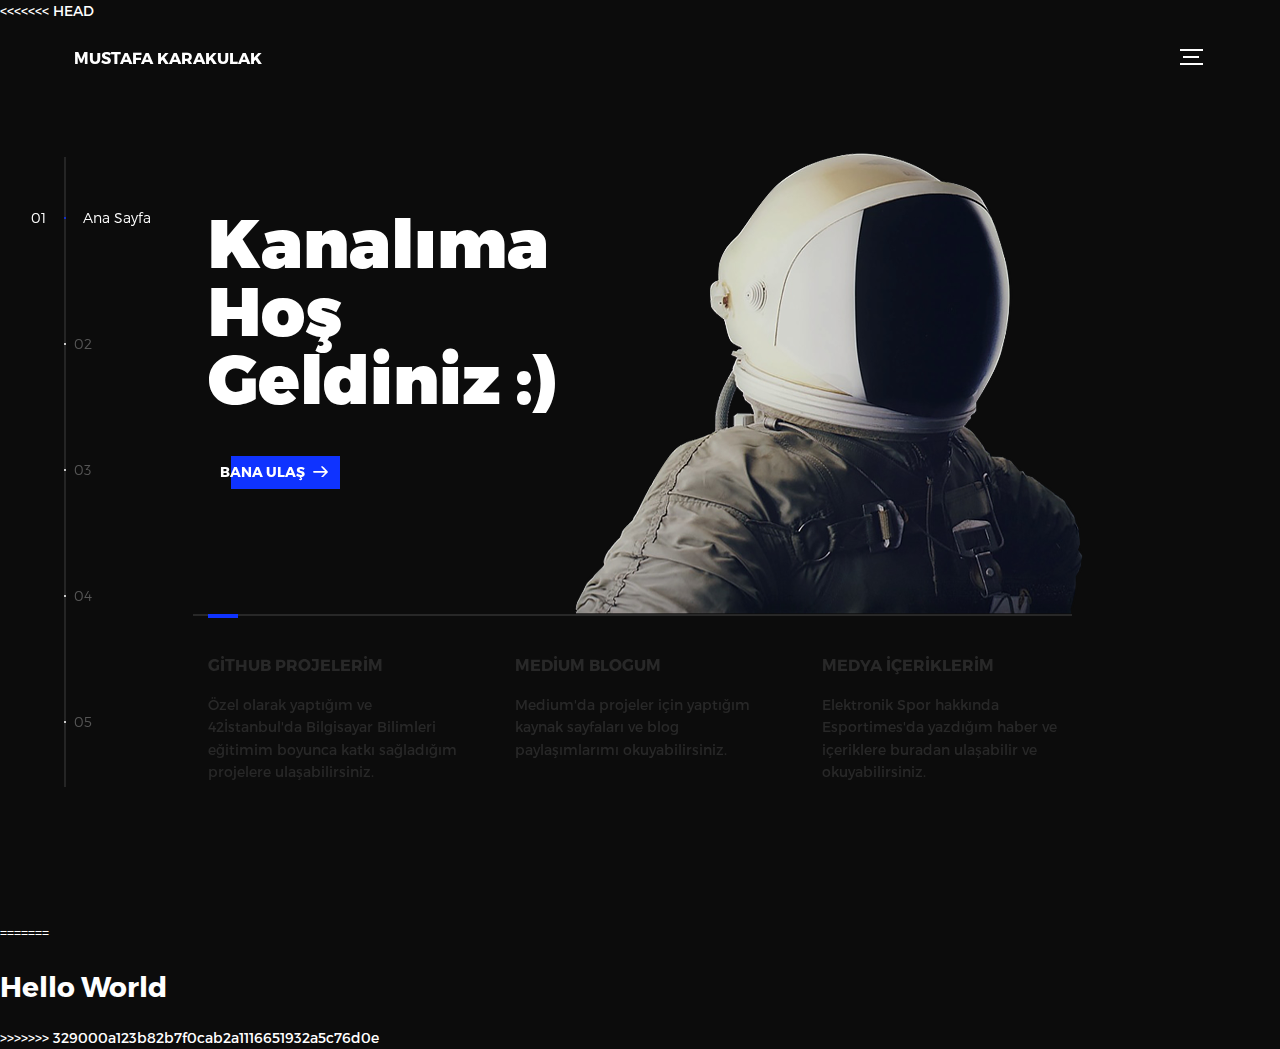
==== commit 290c32e7: "push" ====
--- a/index.html
+++ b/index.html
@@ -1,3 +1,4 @@
+<<<<<<< HEAD
 <!DOCTYPE html>
 <html lang="tr">
 <head>
@@ -279,3 +280,6 @@
 <script src="assets/js/functions-min.js"></script>
 </body>
 </html>
+=======
+<h1> Hello World </h1>
+>>>>>>> 329000a123b82b7f0cab2a1116651932a5c76d0e
--- a/assets/css/main.css
+++ b/assets/css/main.css
@@ -1362,7 +1362,7 @@
 	left: 0;
 	width: 100%;
 	height: 100%;
-	background-image: url("../img/contact-visual.png");
+	background-image: url("../img/istanbul.png");
 	background-position: center;
 	background-size: cover;
 	background-repeat: no-repeat
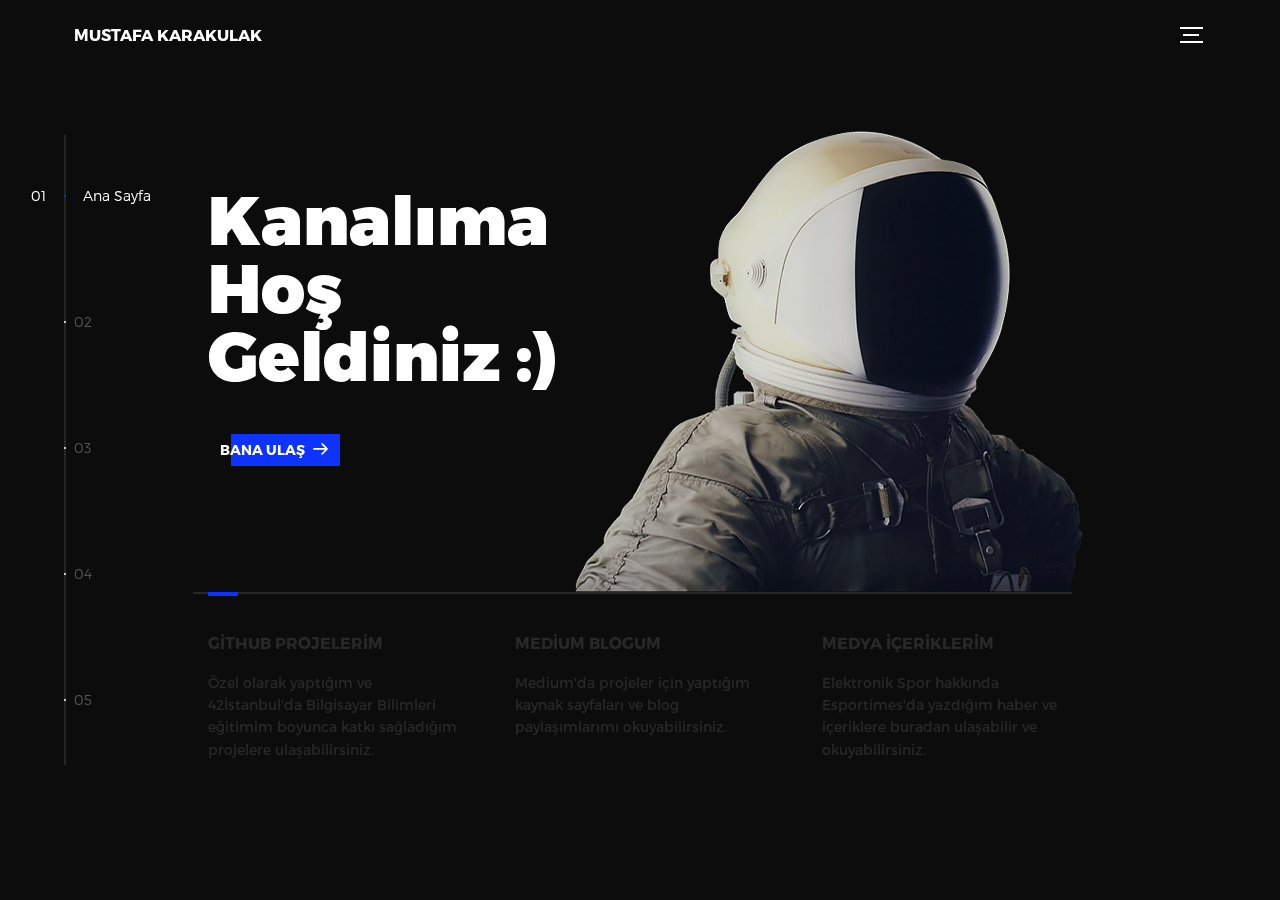
==== commit b4e9c1d9: "f" ====
--- a/index.html
+++ b/index.html
@@ -1,4 +1,3 @@
-<<<<<<< HEAD
 <!DOCTYPE html>
 <html lang="tr">
 <head>
@@ -6,9 +5,9 @@
   <meta charset="utf-8">
   <meta name="viewport" content="width=device-width, initial-scale=1">
   <meta http-equiv="X-UA-Compatible" content="IE=edge">
-  <meta name="description" content="HTML5 website template">
-  <meta name="keywords" content="global, template, html, sass, jquery">
-  <meta name="author" content="Bucky Maler">
+  <meta name="description" content="Mustafa Karakulak">
+  <meta name="keywords" content="mkarakul, Karakulak, 42İstanbul, FintechFellow, Mustafa Karakulak, Bilgisayar Bilimleri">
+  <meta name="author" content="Mustafa Karakulak">
   <link rel="stylesheet" href="assets/css/main.css">
 </head>
 <body>
@@ -16,7 +15,7 @@
 <!-- notification for small viewports and landscape oriented smartphones -->
 <div class="device-notification">
   <a class="device-notification--logo" href="#0">
-    <img src="assets/img/logo.png" alt="Global">
+    <img src="assets/img/logo.png" alt="Mustafa Karakulak">
     <p>Mustafa Karakulak</p>
   </a>
   <p class="device-notification--message">Mustafa Karakulak tarafından yapılmış portfolyo web sitesi.</p>
@@ -167,7 +166,7 @@
                   </div>
                   <ul class="modal--options">
                     <li><a href="https://www.linkedin.com/in/mustafakarakulak/">LiknedIn</a></li>
-                    <li><a href="heeps://www.twitter.com/mamiblackear">Twitter</a></li>
+                    <li><a href="https://www.twitter.com/mamiblackear">Twitter</a></li>
                     <li><a href="mailto:mustafakarakulak@protonmail.com">Contact Us</a></li>
                   </ul>
                 </div>
@@ -279,7 +278,4 @@
 <script>window.jQuery || document.write('<script src="assets/js/vendor/jquery-2.2.4.min.js"><\/script>')</script>
 <script src="assets/js/functions-min.js"></script>
 </body>
-</html>
-=======
-<h1> Hello World </h1>
->>>>>>> 329000a123b82b7f0cab2a1116651932a5c76d0e
+</html>--- a/assets/css/main.css
+++ b/assets/css/main.css
@@ -1854,7 +1854,7 @@
 
 @media (max-width: 600px) {
 	.outer-nav>li {
-		font-size: 34px
+		font-size: 24px
 	}
 }
 
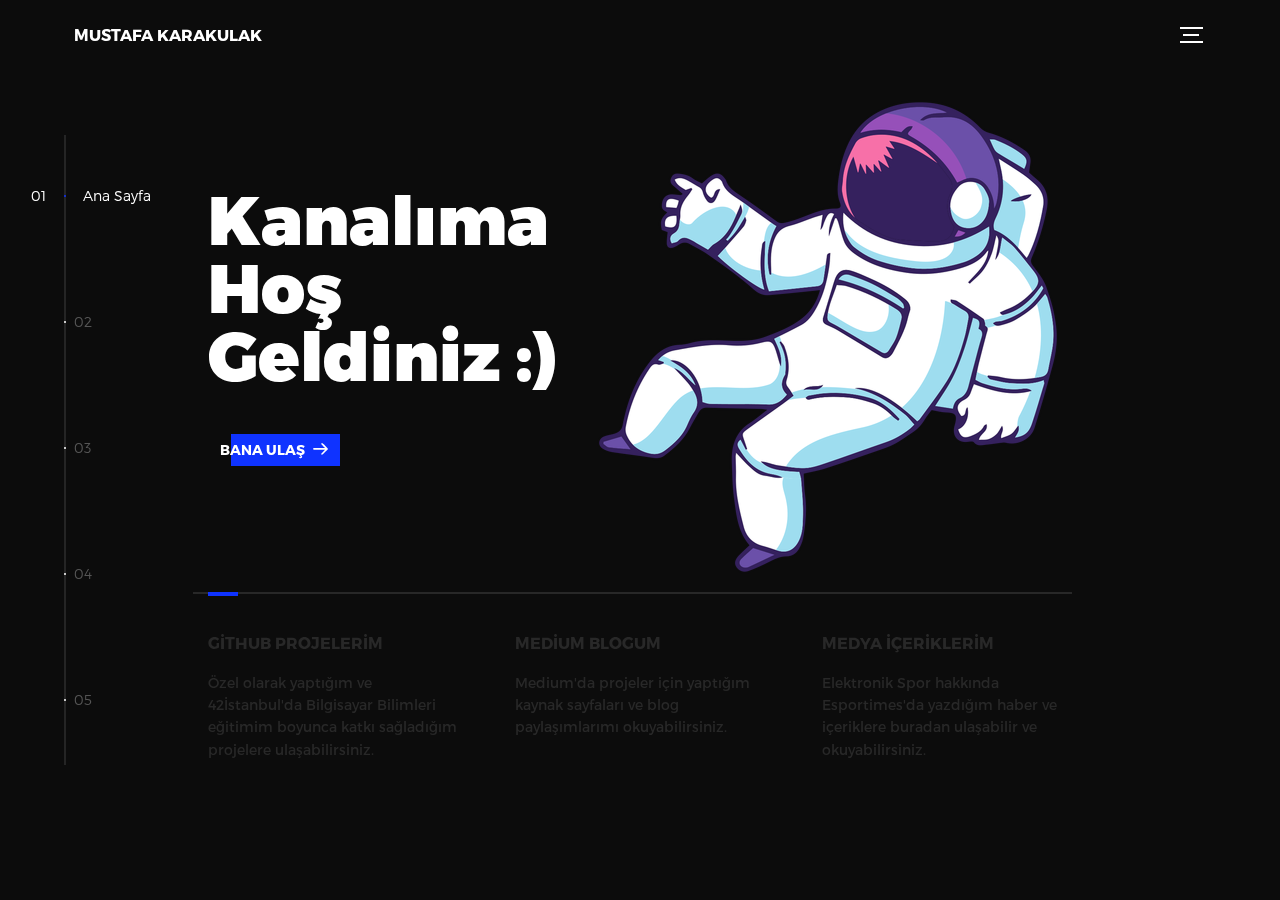
==== commit c1763708: "f" ====
--- a/index.html
+++ b/index.html
@@ -18,7 +18,7 @@
     <img src="assets/img/logo.png" alt="Mustafa Karakulak">
     <p>Mustafa Karakulak</p>
   </a>
-  <p class="device-notification--message">Mustafa Karakulak tarafından yapılmış portfolyo web sitesi.</p>
+  <p class="device-notification--message">Çözünürlüğünüz çok düşük olduğu için websitesini görüntülerken sorun yaşıyorsunuz. Lütfen farklı cihazla giriş sağlayınız.</p>
 </div>
 
 <div class="perspective effect-rotate-left">
@@ -56,7 +56,7 @@
                   </svg>
                   <span class="btn-background"></span>
                 </button>
-                <img src="assets/img/introduction-visual.png" alt="Welcome">
+                <img src="assets/img/astronaut.png" alt="Welcome">
               </div>
               <div class="intro--options">
                 <a href="https://github.com/mustafakarakulak">
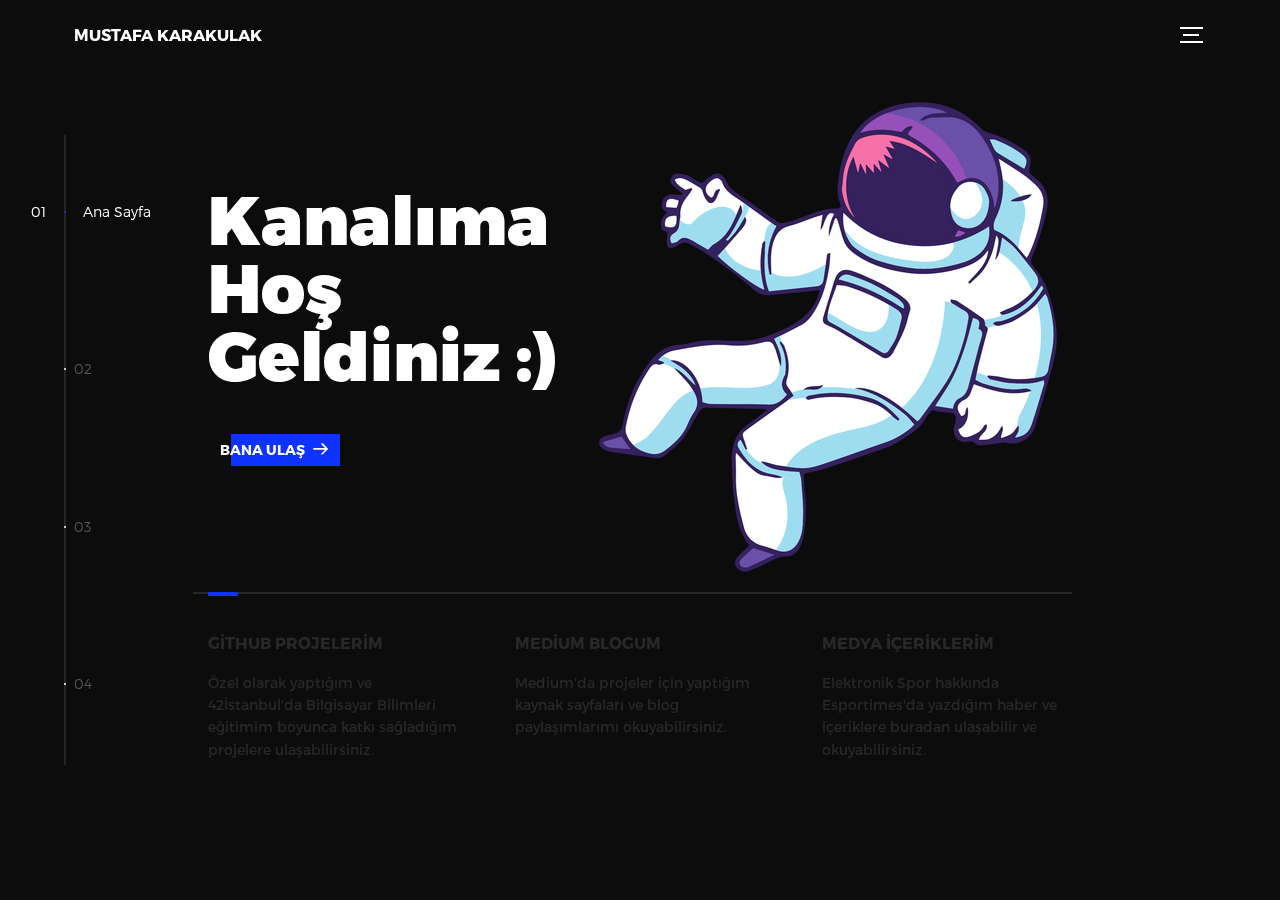
==== commit 18302a94: "f" ====
--- a/index.html
+++ b/index.html
@@ -15,7 +15,7 @@
 <!-- notification for small viewports and landscape oriented smartphones -->
 <div class="device-notification">
   <a class="device-notification--logo" href="#0">
-    <img src="assets/img/logo.png" alt="Mustafa Karakulak">
+    <img src="assets/img/astronaut.png" alt="Mustafa Karakulak">
     <p>Mustafa Karakulak</p>
   </a>
   <p class="device-notification--message">Çözünürlüğünüz çok düşük olduğu için websitesini görüntülerken sorun yaşıyorsunuz. Lütfen farklı cihazla giriş sağlayınız.</p>
@@ -40,8 +40,6 @@
             <li><span>Portfolyom</span></li>
             <li><span>Hakkımda</span></li>
             <li><span>İletişim</span></li>
-            <li><span>Bana Ulaş</span></li>
-          </ul>
         </nav>
         <ul class="l-main-content main-content">
           <li class="l-section section section--is-active">
@@ -132,15 +130,9 @@
               <div class="about--banner">
 				<h2>We<br>believe in<br>passionate<br>people</h2>
                 <a href="#0">Career
-                  <span>
-                    <svg version="1.1" id="Layer_1" xmlns="http://www.w3.org/2000/svg" xmlns:xlink="http://www.w3.org/1999/xlink" x="0px" y="0px" viewBox="0 0 150 118" style="enable-background:new 0 0 150 118;" xml:space="preserve">
-                    <g transform="translate(0.000000,118.000000) scale(0.100000,-0.100000)">
-                      <path d="M870,1167c-34-17-55-57-46-90c3-15,81-100,194-211l187-185l-565-1c-431,0-571-3-590-13c-55-28-64-94-18-137c21-20,33-20,597-20h575l-192-193C800,103,794,94,849,39c20-20,39-29,61-29c28,0,63,30,298,262c147,144,272,271,279,282c30,51,23,60-219,304C947,1180,926,1196,870,1167z"/>
-                    </g>
-                    </svg>
-                  </span>
+                  
                 </a>
-                <img src="assets/img/about-visual.png" alt="About Us">
+                <img src="assets/img/Removal-537 (1).png" alt="About Us">
               </div>
               <div class="about--options">
                 <a href="#0">
@@ -167,99 +159,11 @@
                   <ul class="modal--options">
                     <li><a href="https://www.linkedin.com/in/mustafakarakulak/">LiknedIn</a></li>
                     <li><a href="https://www.twitter.com/mamiblackear">Twitter</a></li>
+					<li><a href="mailto:mustafakarakulak@protonmail.com">Instagram</a></li>
                     <li><a href="mailto:mustafakarakulak@protonmail.com">Contact Us</a></li>
                   </ul>
                 </div>
               </div>
-            </div>
-          </li>
-          <li class="l-section section">
-            <div class="hire">
-              <h2>Konu Nedir?</h2>
-              <!-- checkout formspree.io for easy form setup -->
-              <form class="work-request">
-                <div class="work-request--options">
-                  <span class="options-a">
-                    <input id="opt-1" type="checkbox" value="app design">
-                    <label for="opt-1">
-                      <svg version="1.1" id="Layer_1" xmlns="http://www.w3.org/2000/svg" xmlns:xlink="http://www.w3.org/1999/xlink" x="0px" y="0px"
-                      viewBox="0 0 150 111" style="enable-background:new 0 0 150 111;" xml:space="preserve">
-                      <g transform="translate(0.000000,111.000000) scale(0.100000,-0.100000)">
-                        <path d="M950,705L555,310L360,505C253,612,160,700,155,700c-6,0-44-34-85-75l-75-75l278-278L550-5l475,475c261,261,475,480,475,485c0,13-132,145-145,145C1349,1100,1167,922,950,705z"/>
-                      </g>
-                      </svg>
-                      Mobil Tasarım
-                    </label>
-                    <input id="opt-2" type="checkbox" value="graphic design">
-                    <label for="opt-2">
-                      <svg version="1.1" id="Layer_1" xmlns="http://www.w3.org/2000/svg" xmlns:xlink="http://www.w3.org/1999/xlink" x="0px" y="0px"
-                      viewBox="0 0 150 111" style="enable-background:new 0 0 150 111;" xml:space="preserve">
-                      <g transform="translate(0.000000,111.000000) scale(0.100000,-0.100000)">
-                        <path d="M950,705L555,310L360,505C253,612,160,700,155,700c-6,0-44-34-85-75l-75-75l278-278L550-5l475,475c261,261,475,480,475,485c0,13-132,145-145,145C1349,1100,1167,922,950,705z"/>
-                      </g>
-                      </svg>
-                      Grafik Tasarım
-                    </label>
-                    <input id="opt-3" type="checkbox" value="motion design">
-                    <label for="opt-3">
-                      <svg version="1.1" id="Layer_1" xmlns="http://www.w3.org/2000/svg" xmlns:xlink="http://www.w3.org/1999/xlink" x="0px" y="0px"
-                      viewBox="0 0 150 111" style="enable-background:new 0 0 150 111;" xml:space="preserve">
-                      <g transform="translate(0.000000,111.000000) scale(0.100000,-0.100000)">
-                        <path d="M950,705L555,310L360,505C253,612,160,700,155,700c-6,0-44-34-85-75l-75-75l278-278L550-5l475,475c261,261,475,480,475,485c0,13-132,145-145,145C1349,1100,1167,922,950,705z"/>
-                      </g>
-                      </svg>
-                      E-Ticaret
-                    </label>
-                  </span>
-                  <span class="options-b">
-                    <input id="opt-4" type="checkbox" value="ux design">
-                    <label for="opt-4">
-                      <svg version="1.1" id="Layer_1" xmlns="http://www.w3.org/2000/svg" xmlns:xlink="http://www.w3.org/1999/xlink" x="0px" y="0px"
-                      viewBox="0 0 150 111" style="enable-background:new 0 0 150 111;" xml:space="preserve">
-                      <g transform="translate(0.000000,111.000000) scale(0.100000,-0.100000)">
-                        <path d="M950,705L555,310L360,505C253,612,160,700,155,700c-6,0-44-34-85-75l-75-75l278-278L550-5l475,475c261,261,475,480,475,485c0,13-132,145-145,145C1349,1100,1167,922,950,705z"/>
-                      </g>
-                      </svg>
-                      UX Tasarım
-                    </label>
-                    <input id="opt-5" type="checkbox" value="webdesign">
-                    <label for="opt-5">
-                      <svg version="1.1" id="Layer_1" xmlns="http://www.w3.org/2000/svg" xmlns:xlink="http://www.w3.org/1999/xlink" x="0px" y="0px"
-                      viewBox="0 0 150 111" style="enable-background:new 0 0 150 111;" xml:space="preserve">
-                      <g transform="translate(0.000000,111.000000) scale(0.100000,-0.100000)">
-                        <path d="M950,705L555,310L360,505C253,612,160,700,155,700c-6,0-44-34-85-75l-75-75l278-278L550-5l475,475c261,261,475,480,475,485c0,13-132,145-145,145C1349,1100,1167,922,950,705z"/>
-                      </g>
-                      </svg>
-                      Website Tasarımı
-                    </label>
-                    <input id="opt-6" type="checkbox" value="marketing">
-                    <label for="opt-6">
-                      <svg version="1.1" id="Layer_1" xmlns="http://www.w3.org/2000/svg" xmlns:xlink="http://www.w3.org/1999/xlink" x="0px" y="0px"
-                      viewBox="0 0 150 111" style="enable-background:new 0 0 150 111;" xml:space="preserve">
-                      <g transform="translate(0.000000,111.000000) scale(0.100000,-0.100000)">
-                        <path d="M950,705L555,310L360,505C253,612,160,700,155,700c-6,0-44-34-85-75l-75-75l278-278L550-5l475,475c261,261,475,480,475,485c0,13-132,145-145,145C1349,1100,1167,922,950,705z"/>
-                      </g>
-                      </svg>
-                      Dijital Pazarlama
-                    </label>
-                  </span>
-                </div>
-                <div class="work-request--information">
-                  <div class="information-name">
-                    <input id="name" type="text" spellcheck="false">
-                    <label for="name">Ad Soyad</label>
-                  </div>
-                  <div class="information-email">
-                    <input id="email" type="email" spellcheck="false">
-                    <label for="email">E-mail</label>
-                  </div>
-				<div class="information-phone">
-					<input id="phone" type="phone" spellcheck="false">
-					<label for="phone">Telefon</label>
-				</div>
-                <input type="submit" value="Gönder">
-				</div>
-              </form>
             </div>
           </li>
         </ul>
@@ -271,7 +175,6 @@
     <li>Portfolyom</li>
     <li>Hakkımda</li>
     <li>İletişim</li>
-    <li>Bana Ulaş</li>
   </ul>
 </div>
 <script src="https://ajax.googleapis.com/ajax/libs/jquery/2.2.4/jquery.min.js"></script>
--- a/assets/css/main.css
+++ b/assets/css/main.css
@@ -661,10 +661,6 @@
 	content: "04"
 }
 
-.side-nav li:nth-child(5)::before {
-	content: "05"
-}
-
 .side-nav li.is-active {
 	color: #0f33ff;
 	-webkit-transition: color .4s ease-in-out;
@@ -1363,7 +1359,7 @@
 	width: 100%;
 	height: 100%;
 	background-image: url("../img/istanbul.png");
-	background-position: center;
+	background-position: bottom;
 	background-size: cover;
 	background-repeat: no-repeat
 }
@@ -1374,8 +1370,8 @@
 	display: -webkit-flex;
 	display: -ms-flexbox;
 	display: flex;
-	width: 900px;
-	max-width: 75%;
+	width: 400px;
+	max-width: 175%;
 	height: 100%;
 	-webkit-box-align: center;
 	-webkit-align-items: center;
@@ -1404,10 +1400,10 @@
 }
 
 .contact--lockup .modal {
-	padding: 45px 45px;
+	padding: 45px 150px;
 	text-align: center;
 	background-color: #0c0c0c;
-	box-shadow: 0 0 30px 0 rgba(0, 0, 0, 0.75)
+	box-shadow: 0 0 30px 0 rgba(0, 11, 53, 0.75)
 }
 
 .contact--lockup .modal--information p,
@@ -1435,16 +1431,22 @@
 }
 
 .contact--lockup .modal--options li:nth-child(1) {
-	background-color: #1769ff
+	background-color: #0072b1
 }
 
 .contact--lockup .modal--options li:nth-child(2) {
-	background-color: #ea4c89
+	background-color: #00acee
 }
 
 .contact--lockup .modal--options li:nth-child(3) {
+	margin-bottom: 10;
+	background-color: #da4d93;
+	text-transform: uppercase
+}
+
+.contact--lockup .modal--options li:nth-child(4) {
 	margin-bottom: 0;
-	background-color: #0f33ff;
+	background-color: #6276e8;
 	text-transform: uppercase
 }
 
@@ -1509,7 +1511,7 @@
 }
 
 .work-request input[type="submit"] {
-	width: 300px;
+	width: 200px;
 	max-width: 100%;
 	text-align: center;
 	margin-left: 10px;
@@ -1575,7 +1577,7 @@
 	width: 200px;
 	margin-bottom: 30px;
 	line-height: 50px;
-	font-size: 16px;
+	font-size: 14px;
 	font-weight: 700;
 	text-align: center;
 	border: 2px solid #fff;
@@ -1688,6 +1690,17 @@
 	}
 }
 
+@media (max-width: 700px) {
+	.work-request input[type="submit"] {
+			width: 100px;
+			max-width: 100%;
+			text-align: center;
+			margin-right: 5px;
+			line-height: 50px;
+			font-size: 14px;
+	}
+}
+
 @media (max-width: 600px) and (max-width: 415px) {
 	.work-request--options {
 		-webkit-box-pack: justify;
@@ -1697,7 +1710,7 @@
 	}
 }
 
-@media (max-width: 600px) {
+@media (max-width: 700px) {
 	.work-request--options label {
 		width: 150px;
 		margin-bottom: 15px;
@@ -1713,9 +1726,10 @@
 	}
 
 	.work-request--information .information-name,
-	.work-request--information .information-email {
+	.work-request--information .information-email,
+	.work-request--information .information-phone {
 		height: 40px;
-		font-size: 24px
+		font-size: 15px
 	}
 }
 
@@ -1872,8 +1886,3 @@
 	-webkit-transition-delay: .12s;
 	transition-delay: .12s
 }
-
-.outer-nav li.is-vis:nth-child(5) {
-	-webkit-transition-delay: .16s;
-	transition-delay: .16s
-}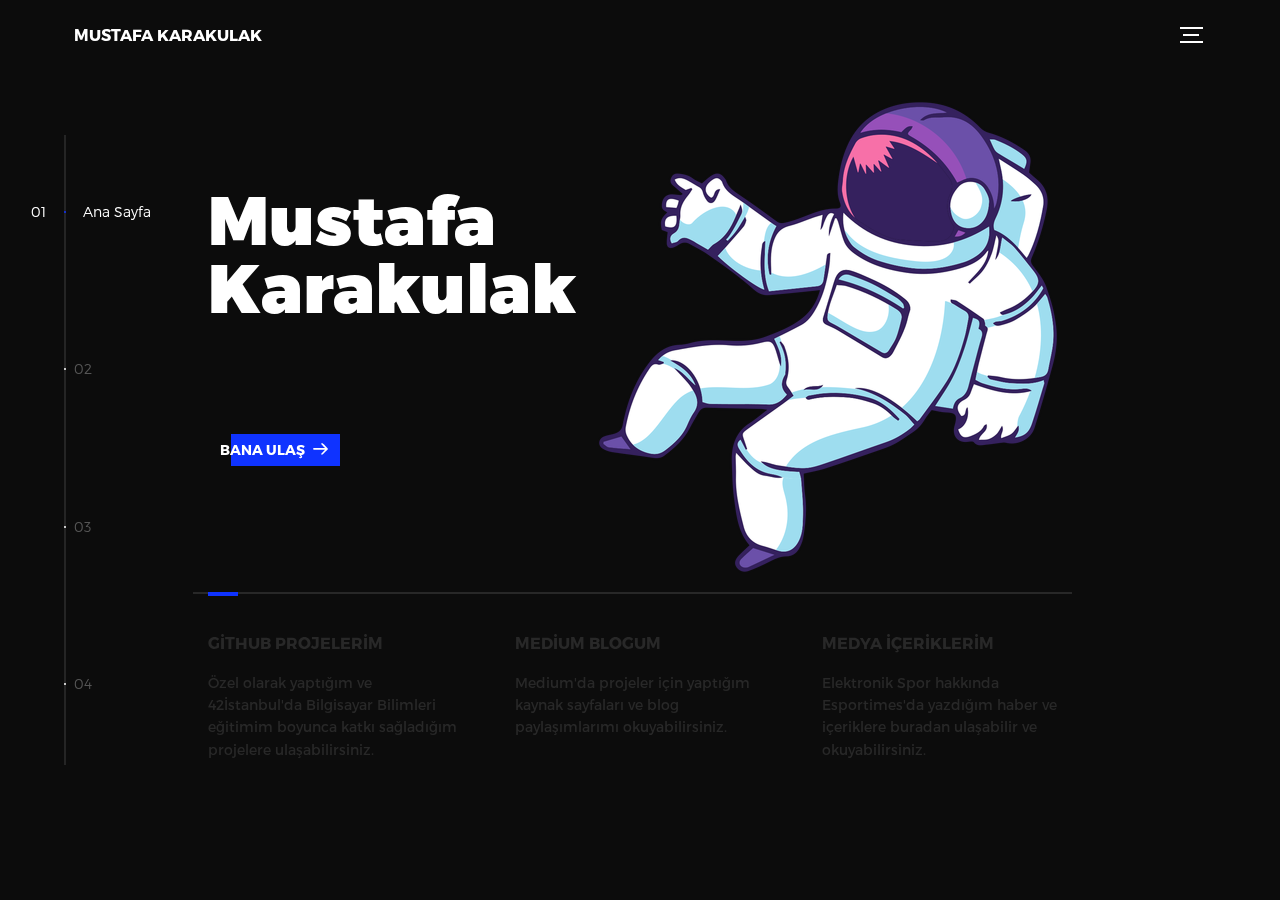
==== commit bb5f1154: "v2.3" ====
--- a/index.html
+++ b/index.html
@@ -20,7 +20,6 @@
   </a>
   <p class="device-notification--message">Çözünürlüğünüz çok düşük olduğu için websitesini görüntülerken sorun yaşıyorsunuz. Lütfen farklı cihazla giriş sağlayınız.</p>
 </div>
-
 <div class="perspective effect-rotate-left">
   <div class="container"><div class="outer-nav--return"></div>
     <div id="viewport" class="l-viewport">
@@ -45,7 +44,7 @@
           <li class="l-section section section--is-active">
             <div class="intro">
               <div class="intro--banner">
-                <h1>Kanalıma<br>Hoş<br>Geldiniz :)</h1>
+                <h1>Mustafa<br>Karakulak<br><br></h1>
                 <button class="cta"> Bana Ulaş
                   <svg version="1.1" id="Layer_1" xmlns="http://www.w3.org/2000/svg" xmlns:xlink="http://www.w3.org/1999/xlink" x="0px" y="0px" viewBox="0 0 150 118" style="enable-background:new 0 0 150 118;" xml:space="preserve">
                   <g transform="translate(0.000000,118.000000) scale(0.100000,-0.100000)">
@@ -80,7 +79,7 @@
                   <li class="slider--item slider--item-left">
                     <a href="#0">
                       <div class="slider--item-image">
-                        <img src="assets/img/work-victory.jpg" alt="Victory">
+                        <img src="assets/img/kmbb.png" alt="Victory">
                       </div>
                       <p class="slider--item-title">KMBB Gençlik Meclisi</p>
                       <p class="slider--item-description">Lorem ipsum dolor sit amet, consectetur adipisicing elit sed do.</p>
@@ -89,10 +88,10 @@
                   <li class="slider--item slider--item-center">
                     <a href="#0">
                       <div class="slider--item-image">
-                        <img src="assets/img/work-metiew-smith.jpg" alt="Metiew and Smith">
+                        <img src="assets/img/esportimes.jpeg" alt="Metiew and Smith">
                       </div>
                       <p class="slider--item-title">Esportimes</p>
-                      <p class="slider--item-description">Lorem ipsum dolor sit amet, consectetur adipisicing elit sed do.</p>
+                      <p class="slider--item-description">1 yıldan uzun süre Esportimes'da metin yazarlığı ve içerik üreticisi olarak çalıştım.</p>
                     </a>
                   </li>
                   <li class="slider--item slider--item-right">
--- a/assets/css/main.css
+++ b/assets/css/main.css
@@ -1864,12 +1864,19 @@
 	.outer-nav>li {
 		font-size: 44px
 	}
+	.outer-nav>li::before {
+		height: 7px;
+		margin: 4px;
+	}
 }
 
 @media (max-width: 600px) {
 	.outer-nav>li {
 		font-size: 24px
 	}
+	.outer-nav>li::before {
+		height: 4px;
+	}
 }
 
 .outer-nav li.is-vis:nth-child(2) {
